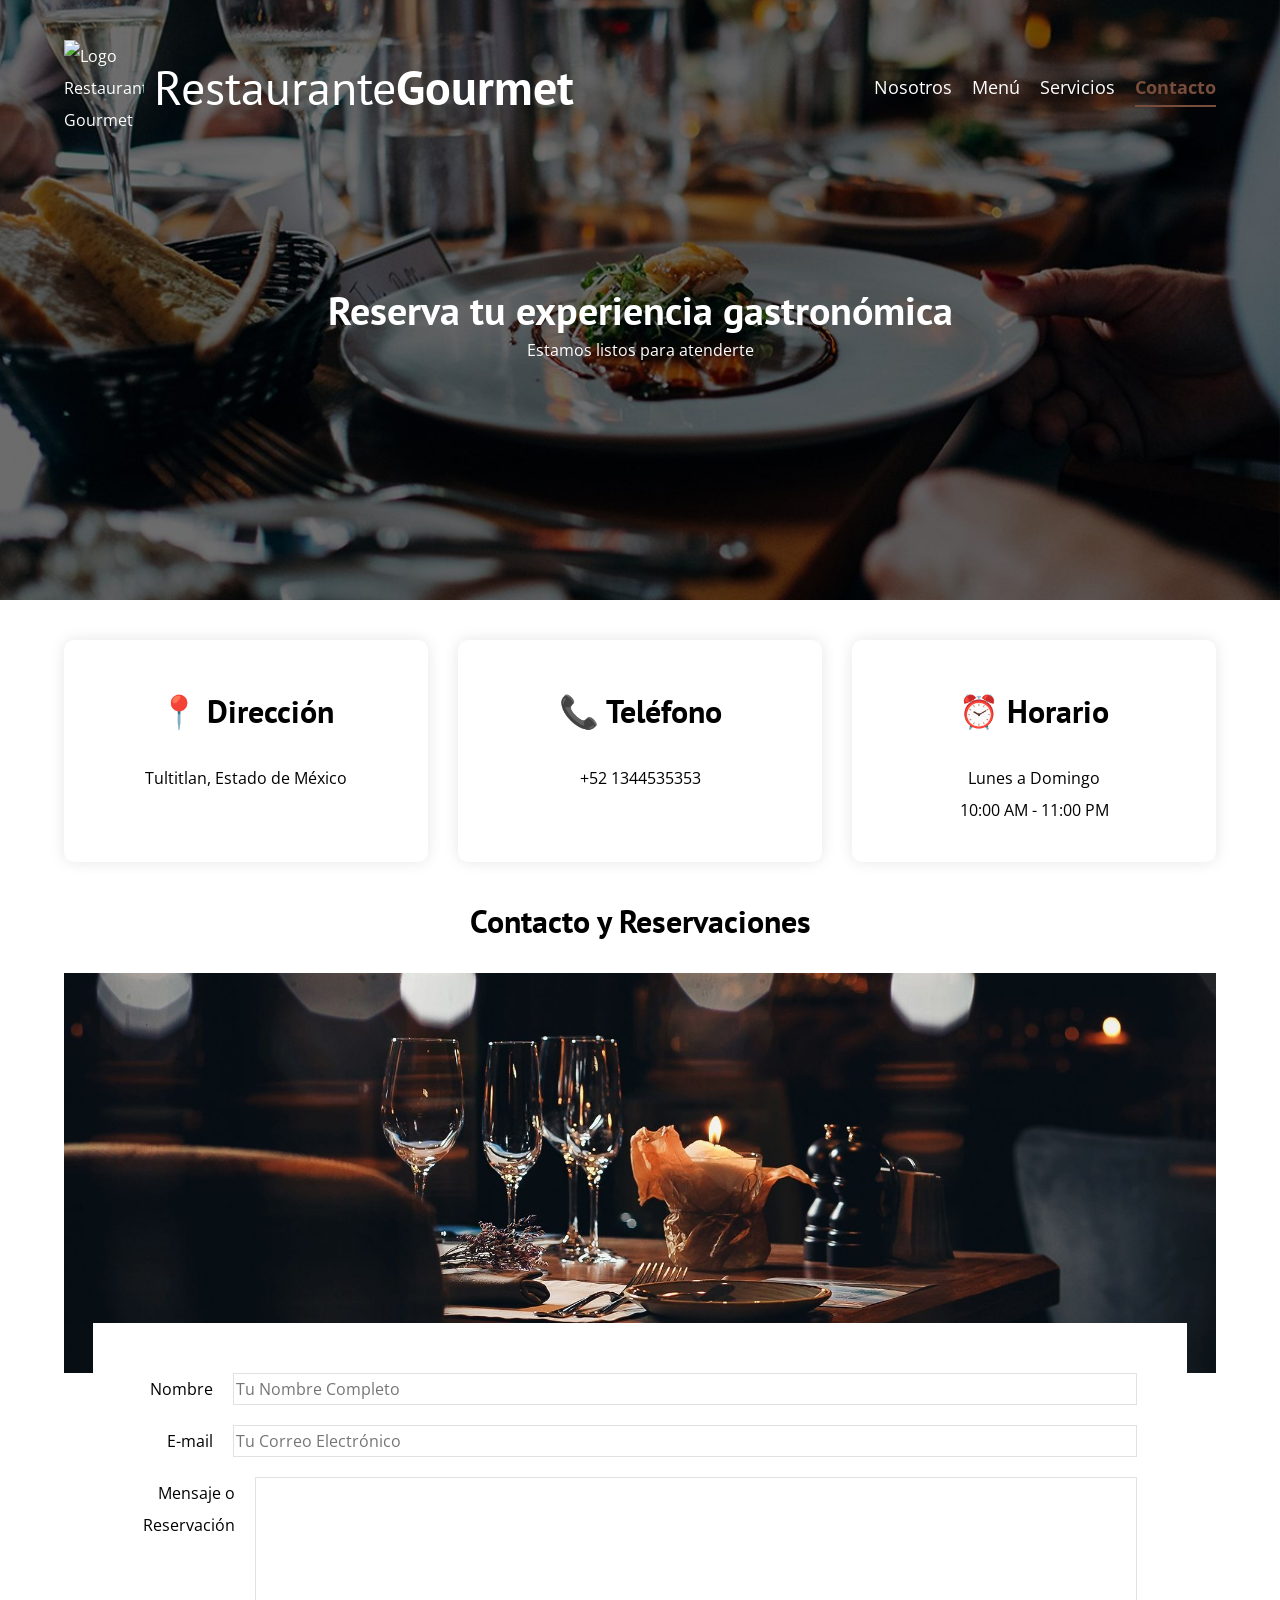
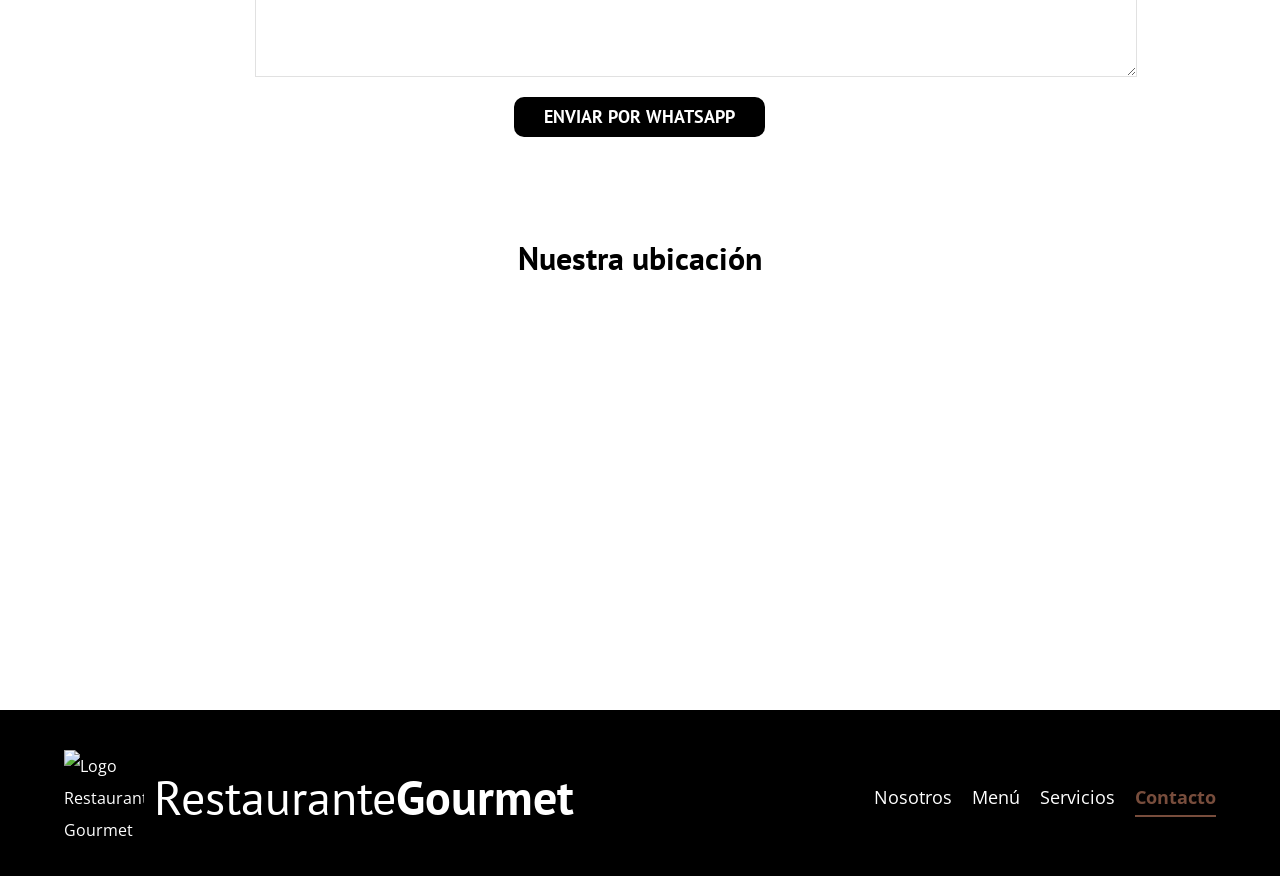
==== contacto.html @ 54b93f0c "Initial commit" ====
<!DOCTYPE html>
<html lang="es">
<head>
    <meta charset="UTF-8">
    <meta name="viewport" content="width=device-width, initial-scale=1.0">
    <title>Contacto | Restaurante Gourmet</title>
    <link rel="stylesheet" href="css/normalize.css">
    <link href="https://fonts.googleapis.com/css2?family=Open+Sans&family=PT+Sans:wght@400;700&display=swap" rel="stylesheet">
    <link rel="stylesheet" href="css/style.css">
</head>
<body>

    <header class="header">

        <div class="contenedor">
            <div class="barra">
                <a class="logo" href="index.html">
                     <img src="img/logo.png" alt="Logo Restaurante Gourmet" class="logo__imagen">
                    <h1 class="logo__nombre no-margin centrar-texto">
                        Restaurante<span class="logo__bold">Gourmet</span>
                    </h1>
                </a>

                <nav class="navegacion">
                    <a href="nosotros.html" class="navegacion__enlace">Nosotros</a>
                    <a href="menu.html" class="navegacion__enlace">Menú</a>
                      <a href="servicios.html" class="navegacion__enlace">Servicios</a>
                    <a href="contacto.html" class="navegacion__enlace activo">Contacto</a>
                </nav>
            </div>
        </div>

        <div class="header__texto">
            <h2 class="no-margin">Reserva tu experiencia gastronómica</h2>
            <p class="no-margin">Estamos listos para atenderte</p>
        </div>
    </header>

<section class="contenedor info-contacto">

<div class="platillos">

<div class="platillo">
<h3>📍 Dirección</h3>
<p>Tultitlan, Estado de México</p>
</div>

<div class="platillo">
<h3>📞 Teléfono</h3>
<p>+52 1344535353</p>
</div>

<div class="platillo">
<h3>⏰ Horario</h3>
<p>Lunes a Domingo<br>10:00 AM - 11:00 PM</p>
</div>

</div>

</section>

    <main class="contenedor">
        <h3 class="centrar-texto">Contacto y Reservaciones</h3>

        <div class="contacto-bg"></div>

        <form class="formulario">
            <div class="campo">
                <label class="campo__label" for="nombre">Nombre</label>
                <input 
                    class="campo__field"
                    type="text" 
                    placeholder="Tu Nombre Completo" 
                    id="nombre"
                >
            </div>
            <div class="campo">
                <label class="campo__label" for="email">E-mail</label>
                <input 
                    class="campo__field"
                    type="email" 
                    placeholder="Tu Correo Electrónico" 
                    id="email"
                >
            </div>
            <div class="campo">
                <label class="campo__label" for="mensaje">Mensaje o Reservación</label>
                <textarea 
                    class="campo__field campo__field--textarea"
                    id="mensaje"
                ></textarea>
            </div>

            <div class="campo">
                <input type="submit" value="Enviar por WhatsApp" class="boton boton--primario">
            </div>
        </form>
    </main>
<section class="contenedor">
<h3 class="centrar-texto">Nuestra ubicación</h3>

<iframe
src="https://www.google.com/maps?q=Tultitlán+Estado+de+México&output=embed"
width="100%"
height="350"
style="border:0; border-radius:10px;"
loading="lazy">
</iframe>

</section>

    <footer class="footer">
        <div class="contenedor">
            <div class="barra">
                <a class="logo" href="index.html">
                     <img src="img/logo.png" alt="Logo Restaurante Gourmet" class="logo__imagen">
                    <h1 class="logo__nombre no-margin centrar-texto">
                        Restaurante<span class="logo__bold">Gourmet</span>
                    </h1>
                </a>

                <nav class="navegacion">
                    <a href="nosotros.html" class="navegacion__enlace">Nosotros</a>
                    <a href="menu.html" class="navegacion__enlace">Menú</a>
                     <a href="servicios.html" class="navegacion__enlace">Servicios</a>
                    <a href="contacto.html" class="navegacion__enlace activo">Contacto</a>
                </nav>
            </div>
        </div>
    </footer>

    <script src="js/modernizr.js"></script>
    
<script>
    const formulario = document.querySelector('.formulario');

    formulario.addEventListener('submit', function(e) {
        e.preventDefault(); // para que no se recargue la pagina y se pierda el mensaje

        // toma los valores
        const nombre = document.getElementById('nombre').value;
        const email = document.getElementById('email').value;
        const mensaje = document.getElementById('mensaje').value;

        // copia el mensaje a enviar
        const texto = `%0A%0ANombre: ${nombre}%0AEmail: ${email}%0A%0AMensaje:%0A${mensaje}`;

        // numero al cual se enviara el mensaje 
        const numero = "521"; // para que funcione agregar 521 antes del numero

        // link a whatsapp
        const url = `https://wa.me/${numero}?text=${texto}`;

        window.open(url, '_blank');
    });
</script>

<script>
const params = new URLSearchParams(window.location.search);
const mensaje = params.get("mensaje");
const campoMensaje = document.getElementById("mensaje");

if (mensaje === "reservacion") {
    campoMensaje.value =
        "Quiero reservar una mesa para:\n\nDía:\n\nHorario:\n\nNúmero de personas:";
}

if (mensaje === "cumpleanos") {
    campoMensaje.value =
        "Hola, quiero reservar para un cumpleaños.\n\nFecha:\n\nHora:\n\nNúmero de personas:";
}

if (mensaje === "reunion") {
    campoMensaje.value =
        "Hola, quiero reservar para una reunión.\n\nFecha:\n\nHora:\n\nNúmero de personas:";
}

if (mensaje === "graduacion") {
    campoMensaje.value =
        "Hola, quiero reservar para una graduación.\n\nFecha:\n\nHora:\n\nNúmero de personas:";
}
</script>


</body>
</html>
---- css/style.css ----
/*style ordenado para evitar confuciones */
/* ============================= */
/* VARIABLES */
/* ============================= */

:root{
--fuenteHeading:'PT Sans', sans-serif;
--fuenteParrafos:'Open Sans', sans-serif;

--primario:#784D3C;
--gris:#e1e1e1;
--blanco:#ffffff;
--negro:#000000;
}

/* ============================= */
/* RESET / BASE */
/* ============================= */

html{
box-sizing:border-box;
font-size:62.5%;
scroll-behavior:smooth;
}

*,*:before,*:after{
box-sizing:inherit;
}

body{
font-family:var(--fuenteParrafos);
font-size:1.6rem;
line-height:2;
}

img{
max-width:100%;
}

a{
text-decoration:none;
}

/* ============================= */
/* TIPOGRAFIA */
/* ============================= */

h1,h2,h3,h4{
font-family:var(--fuenteHeading);
line-height:1.2;
}

h1{font-size:4.8rem;}
h2{font-size:4rem;}
h3{font-size:3.2rem;}
h4{font-size:2.8rem;}

/* ============================= */
/* UTILIDADES */
/* ============================= */

.no-margin{margin:0;}
.no-padding{padding:0;}
.centrar-texto{text-align:center;}

/* ============================= */
/* CONTENEDOR */
/* ============================= */

.contenedor{
width:min(90%,120rem);
margin:0 auto;
}

/* ============================= */
/* HEADER */
/* ============================= */

.webp .header{
background-image:url(../img/bannerrg.webp);
}

.no-webp .header{
background-image:url(../img/bannerrg.jpg);
}

.header{
height:60rem;
background-size:cover;
background-repeat:no-repeat;
background-position:center;
}

.header__texto{
text-align:center;
color:var(--blanco);
margin-top:5rem;
}

@media(min-width:768px){
.header__texto{
margin-top:15rem;
}
}

/* ============================= */
/* BARRA NAVEGACION */
/* ============================= */

.barra{
padding-top:4rem;
}

@media(min-width:768px){
.barra{
display:flex;
justify-content:space-between;
align-items:center;
}
}

.logo{
color:var(--blanco);
display:flex;
align-items:center;
gap:1rem;
}

.logo__imagen{
width:80px;
}

.logo__nombre{
font-weight:400;
}

.logo__bold{
font-weight:700;
}

@media(min-width:768px){
.navegacion{
display:flex;
gap:2rem;
}
}

.navegacion__enlace{
display:block;
text-align:center;
font-size:1.8rem;
color:var(--blanco);
}

.navegacion__enlace.activo{
color:var(--primario);
font-weight:bold;
border-bottom:2px solid var(--primario);
}

/* ============================= */
/* LAYOUT PRINCIPAL */
/* ============================= */

@media(min-width:768px){
.contenido-principal{
display:grid;
grid-template-columns:2fr 1fr;
column-gap:4rem;
}
}

/* ============================= */
/* ENTRADAS */
/* ============================= */

.entrada{
border-bottom:1px solid var(--gris);
margin-bottom:2rem;
}

.entrada:last-of-type{
border:none;
margin-bottom:0;
}

/* ============================= */
/* BOTONES */
/* ============================= */

.boton{
display:block;
font-family:var(--fuenteHeading);
color:var(--blanco);
text-align:center;
padding:1rem 3rem;
font-size:1.8rem;
text-transform:uppercase;
font-weight:700;
border:none;
border-radius:1rem;
position:relative;
overflow:hidden;
transition:.3s ease;
}

@media(min-width:768px){
.boton{
display:inline-block;
}
}

.boton--primario{
background:var(--negro);
}

.boton--secundario{
background:var(--primario);
}

/* ============================= */
/* PLATILLOS */
/* ============================= */

.platillos{
display:grid;
gap:3rem;
margin:4rem 0;
}

@media(min-width:768px){
.platillos{
grid-template-columns:repeat(3,1fr);
}
}

.platillo{
background:var(--blanco);
padding:2rem;
border-radius:1rem;
box-shadow:0 0 15px rgba(0,0,0,.1);
text-align:center;
transition:transform .4s ease;
}

/* ============================= */
/* SECCION MENU */
/* ============================= */

.seccion-menu{
display:flex;
justify-content:space-between;
align-items:center;
margin-top:5rem;
margin-bottom:2rem;
}

.seccion-menu h3{
font-size:3rem;
}

/* ============================= */
/* ANUNCIO RESERVA */
/* ============================= */

.anuncio-reserva{
margin-top:3rem;
margin-bottom:4rem;
}

.anuncio-reserva p{
font-size:1.8rem;
margin-bottom:1rem;
font-weight:bold;
}

/* ============================= */
/* SOBRE NOSOTROS */
/* ============================= */

.sobre-nosotros{
display:grid;
gap:3rem;
align-items:start;
}

@media(min-width:768px){
.sobre-nosotros{
grid-template-columns:1fr 1fr;
column-gap:4rem;
}
}

.sobre-nosotros__imagen img{
border-radius:1rem;
}

.sobre-nosotros__texto{
line-height:1.8;
}

.sobre-nosotros__continuacion{
margin-top:2rem;
}

/* ============================= */
/* CHEF */
/* ============================= */

.chef{
display:grid;
grid-template-columns:1fr 1fr;
gap:3rem;
align-items:center;
margin-top:3rem;
}

.chef__imagen img{
width:100%;
border-radius:1rem;
box-shadow:0 6px 20px rgba(0,0,0,.3);
}

.chef__texto h4{
font-size:2.4rem;
margin-bottom:1rem;
}

/* ============================= */
/* CURSOS / PLATILLOS */
/* ============================= */

.curso{
padding:3rem;
border-bottom:1px solid var(--gris);
border-radius:1rem;
transition:.3s ease;
}

@media(min-width:768px){
.curso{
display:grid;
grid-template-columns:1fr 2fr;
column-gap:2rem;
}
}

.curso:last-of-type{
border:none;
}

.curso__imagen{
overflow:hidden;
}

.curso__imagen img{
width:100%;
display:block;
transition:.4s ease;
}

.curso__label{
font-family:var(--fuenteHeading);
font-weight:bold;
}

.curso__info{
font-size:2rem;
}

/* ============================= */
/* FORMULARIO */
/* ============================= */

.contacto-bg{
background-image:url(../img/contacto.jpg);
height:40rem;
background-size:cover;
background-repeat:no-repeat;
}

.formulario{
background:var(--blanco);
margin:-5rem auto 0 auto;
width:95%;
padding:5rem;
}

.campo{
display:flex;
margin-bottom:2rem;
}

.campo__label{
flex:0 0 9rem;
text-align:right;
padding-right:2rem;
}

.campo__field{
flex:1;
border:1px solid var(--gris);
transition:.3s ease;
}

.campo__field:focus{
outline:none;
border:2px solid var(--primario);
box-shadow:0 0 5px rgba(120,77,60,.5);
}

.campo__field--textarea{
height:20rem;
}

.formulario .campo:last-child{
display:flex;
justify-content:center;
}

/* ============================= */
/* TESTIMONIOS */
/* ============================= */

.testimonios{
display:grid;
gap:2rem;
margin:4rem 0;
}

@media(min-width:768px){
.testimonios{
grid-template-columns:repeat(2,1fr);
}
}

.testimonio{
background:var(--gris);
padding:2rem;
border-radius:1rem;
}

/* ============================= */
/* EFECTOS / ANIMACIONES */
/* ============================= */

.platillo:hover{
transform:translateY(-5px);
}

.platillo:hover img{
transform:scale(1.08);
}

.curso__imagen:hover img{
transform:scale(1.08);
filter:brightness(1.05);
}

.curso:hover{
background:#fafafa;
box-shadow:0 8px 20px rgba(0,0,0,.08);
}

.curso:hover .curso__info{
color:#c59d5f;
}

.boton:hover{
transform:translateY(-3px);
box-shadow:0 8px 15px rgba(0,0,0,.2);
}

.boton::after{
content:"";
position:absolute;
left:-100%;
top:0;
width:100%;
height:100%;
background:rgba(255,255,255,.2);
transition:left .4s;
}

.boton:hover::after{
left:100%;
}

/* ============================= */
/* WHATSAPP FLOTANTE */
/* ============================= */

.whatsapp-float{
position:fixed;
bottom:25px;
right:25px;
width:60px;
height:60px;
display:flex;
align-items:center;
justify-content:center;
z-index:1000;
}

.whatsapp-float img{
width:60px;
filter:drop-shadow(0 4px 6px rgba(0,0,0,.3));
}

.whatsapp-float img:hover{
transform:scale(1.1);
}

/* ============================= */
/* FOOTER */
/* ============================= */

.footer{
background:var(--negro);
padding-bottom:3rem;
margin-top:4rem;
}
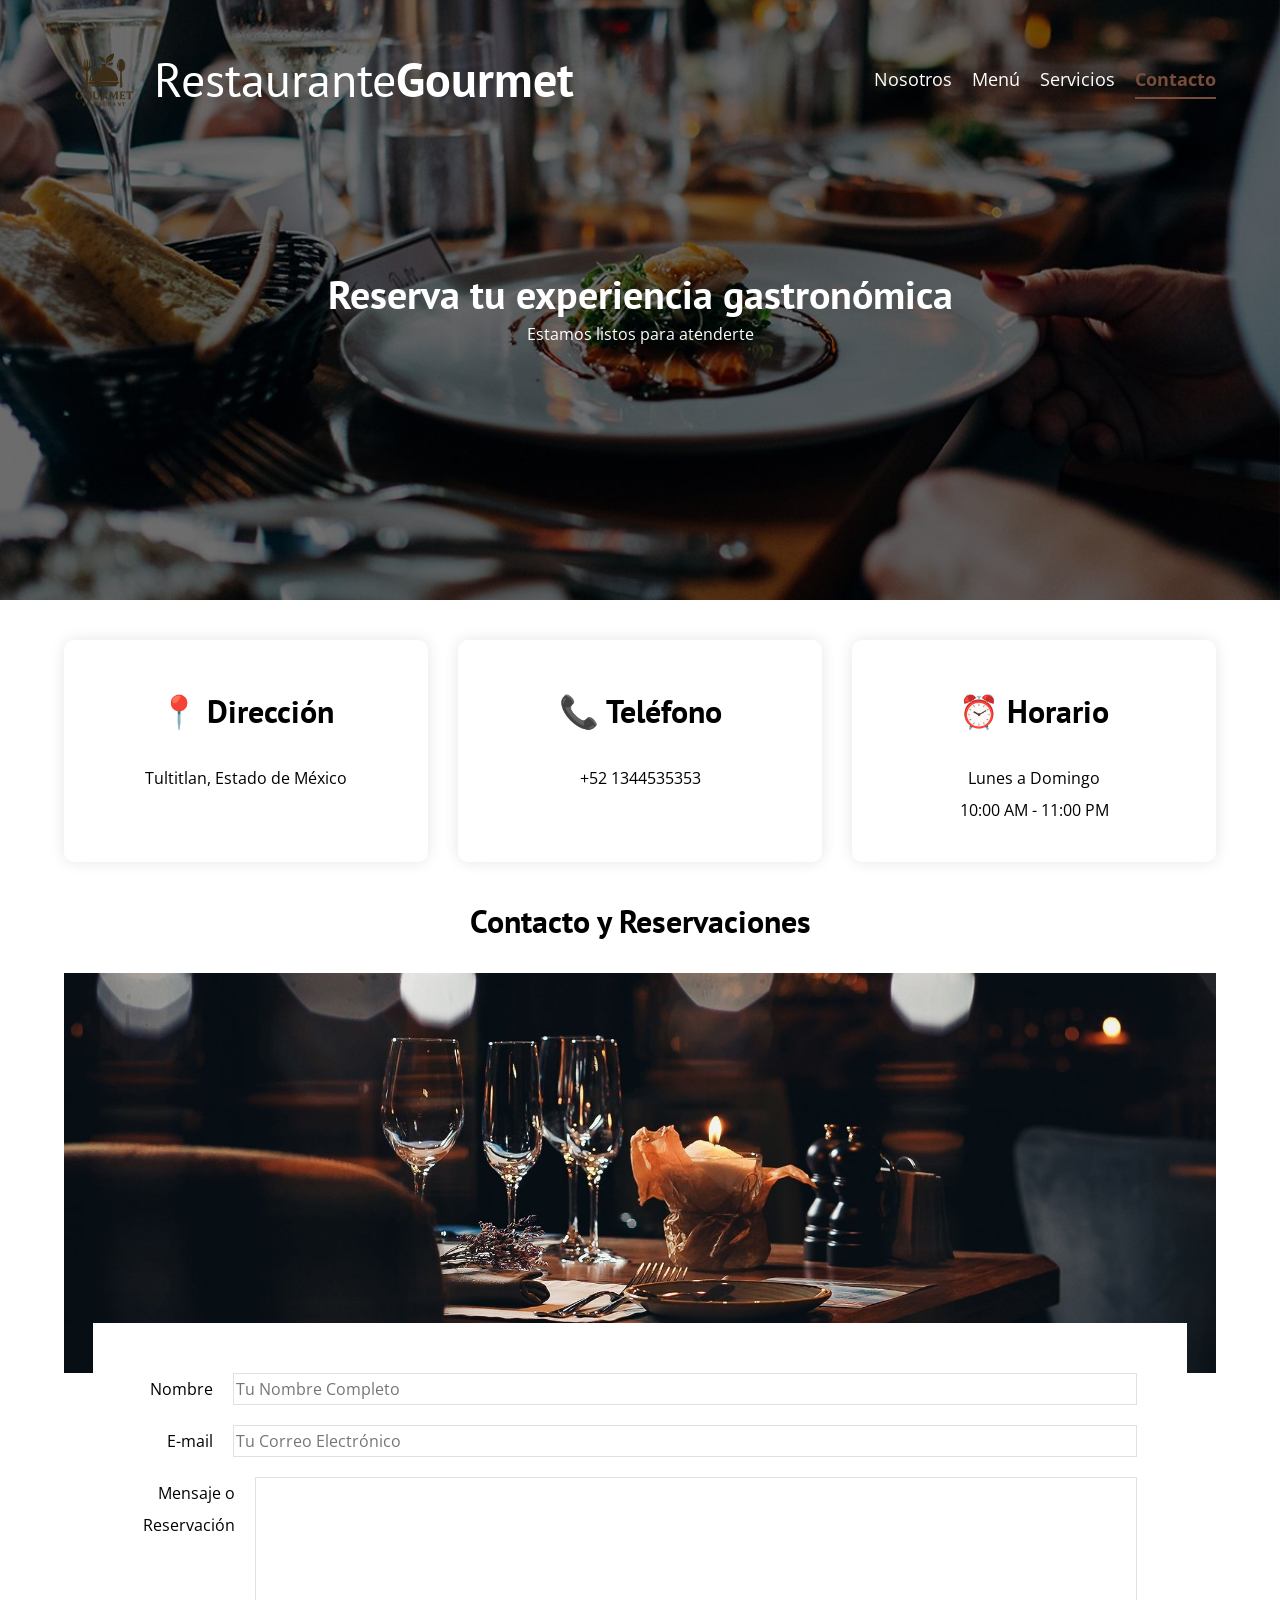
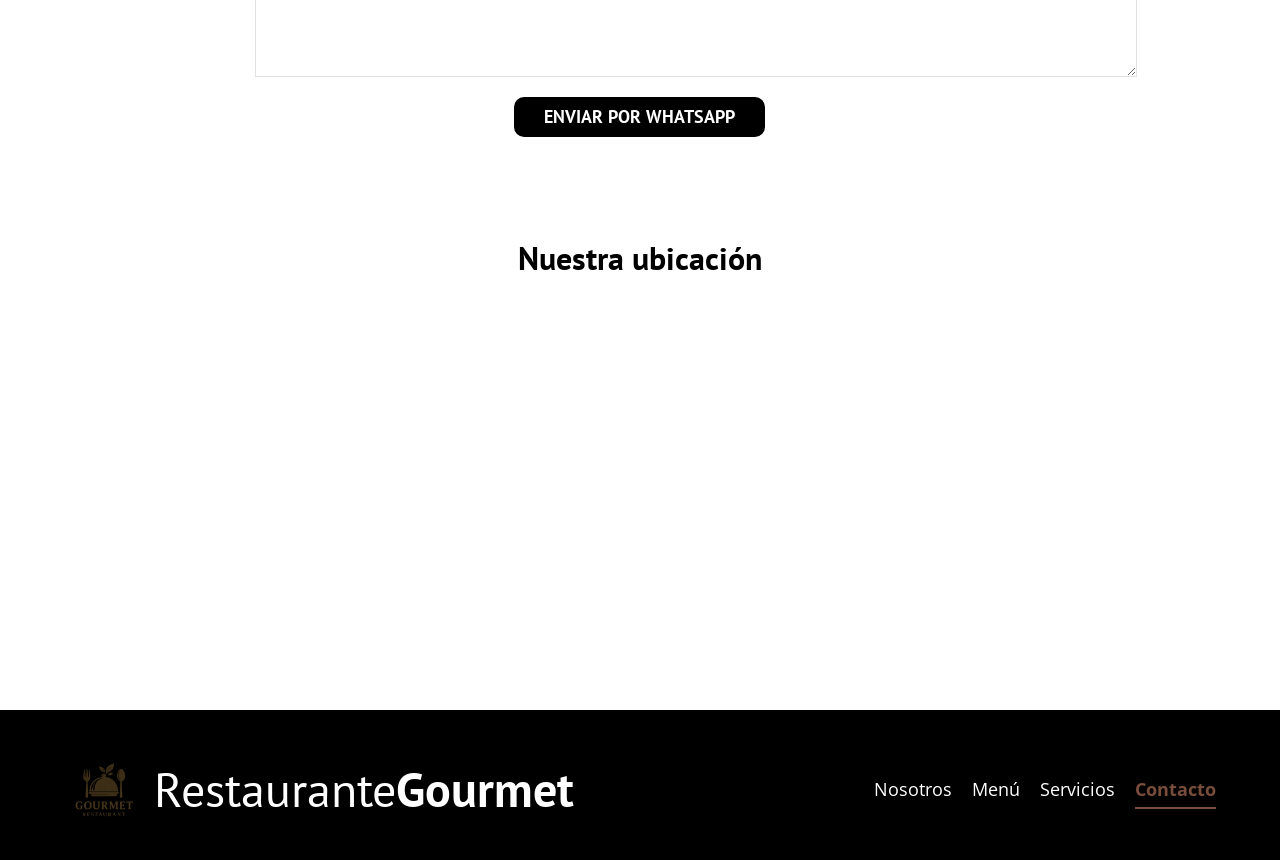
==== commit 7c00d9ef: "Update logo image filename in contacto.html" ====
--- a/contacto.html
+++ b/contacto.html
@@ -15,7 +15,7 @@
         <div class="contenedor">
             <div class="barra">
                 <a class="logo" href="index.html">
-                     <img src="img/logo.png" alt="Logo Restaurante Gourmet" class="logo__imagen">
+                     <img src="img/Logo.png" alt="Logo Restaurante Gourmet" class="logo__imagen">
                     <h1 class="logo__nombre no-margin centrar-texto">
                         Restaurante<span class="logo__bold">Gourmet</span>
                     </h1>
@@ -113,7 +113,7 @@
         <div class="contenedor">
             <div class="barra">
                 <a class="logo" href="index.html">
-                     <img src="img/logo.png" alt="Logo Restaurante Gourmet" class="logo__imagen">
+                     <img src="img/Logo.png" alt="Logo Restaurante Gourmet" class="logo__imagen">
                     <h1 class="logo__nombre no-margin centrar-texto">
                         Restaurante<span class="logo__bold">Gourmet</span>
                     </h1>
@@ -183,4 +183,4 @@
 
 
 </body>
-</html>+</html>
